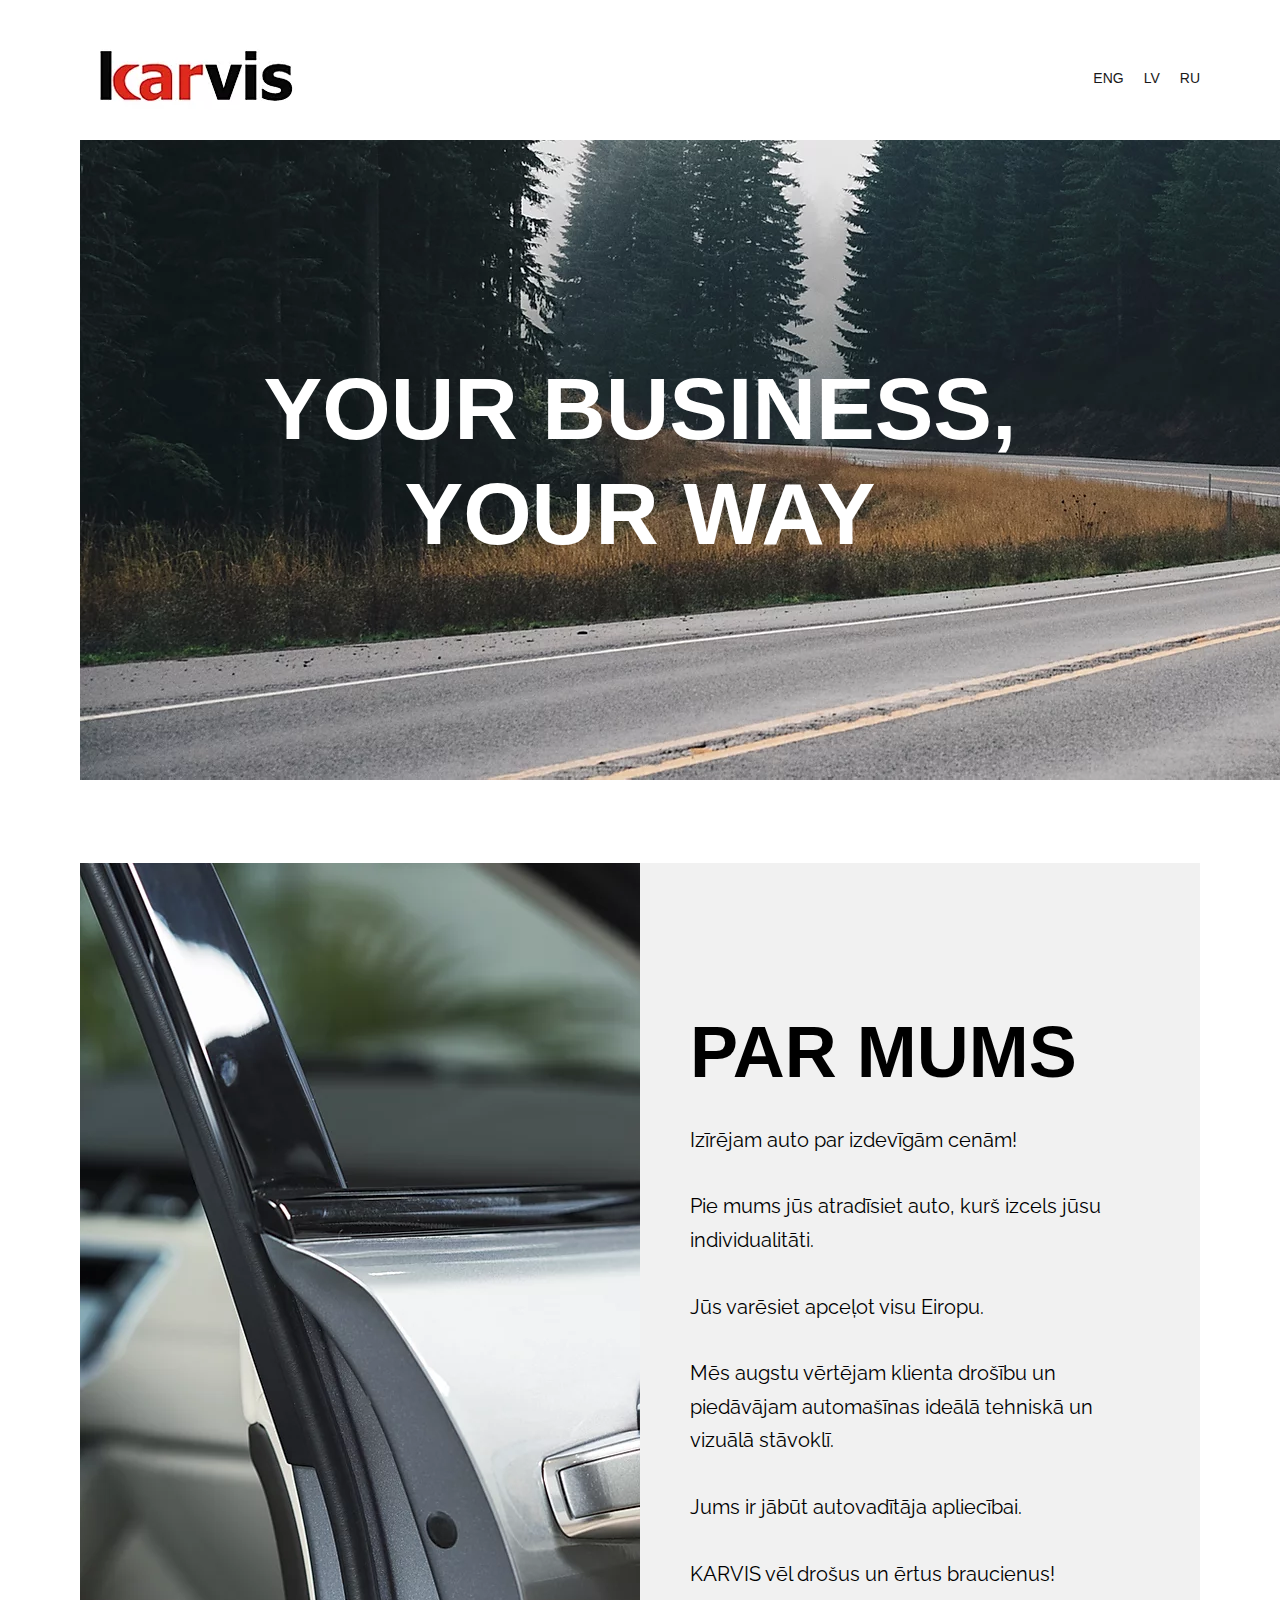
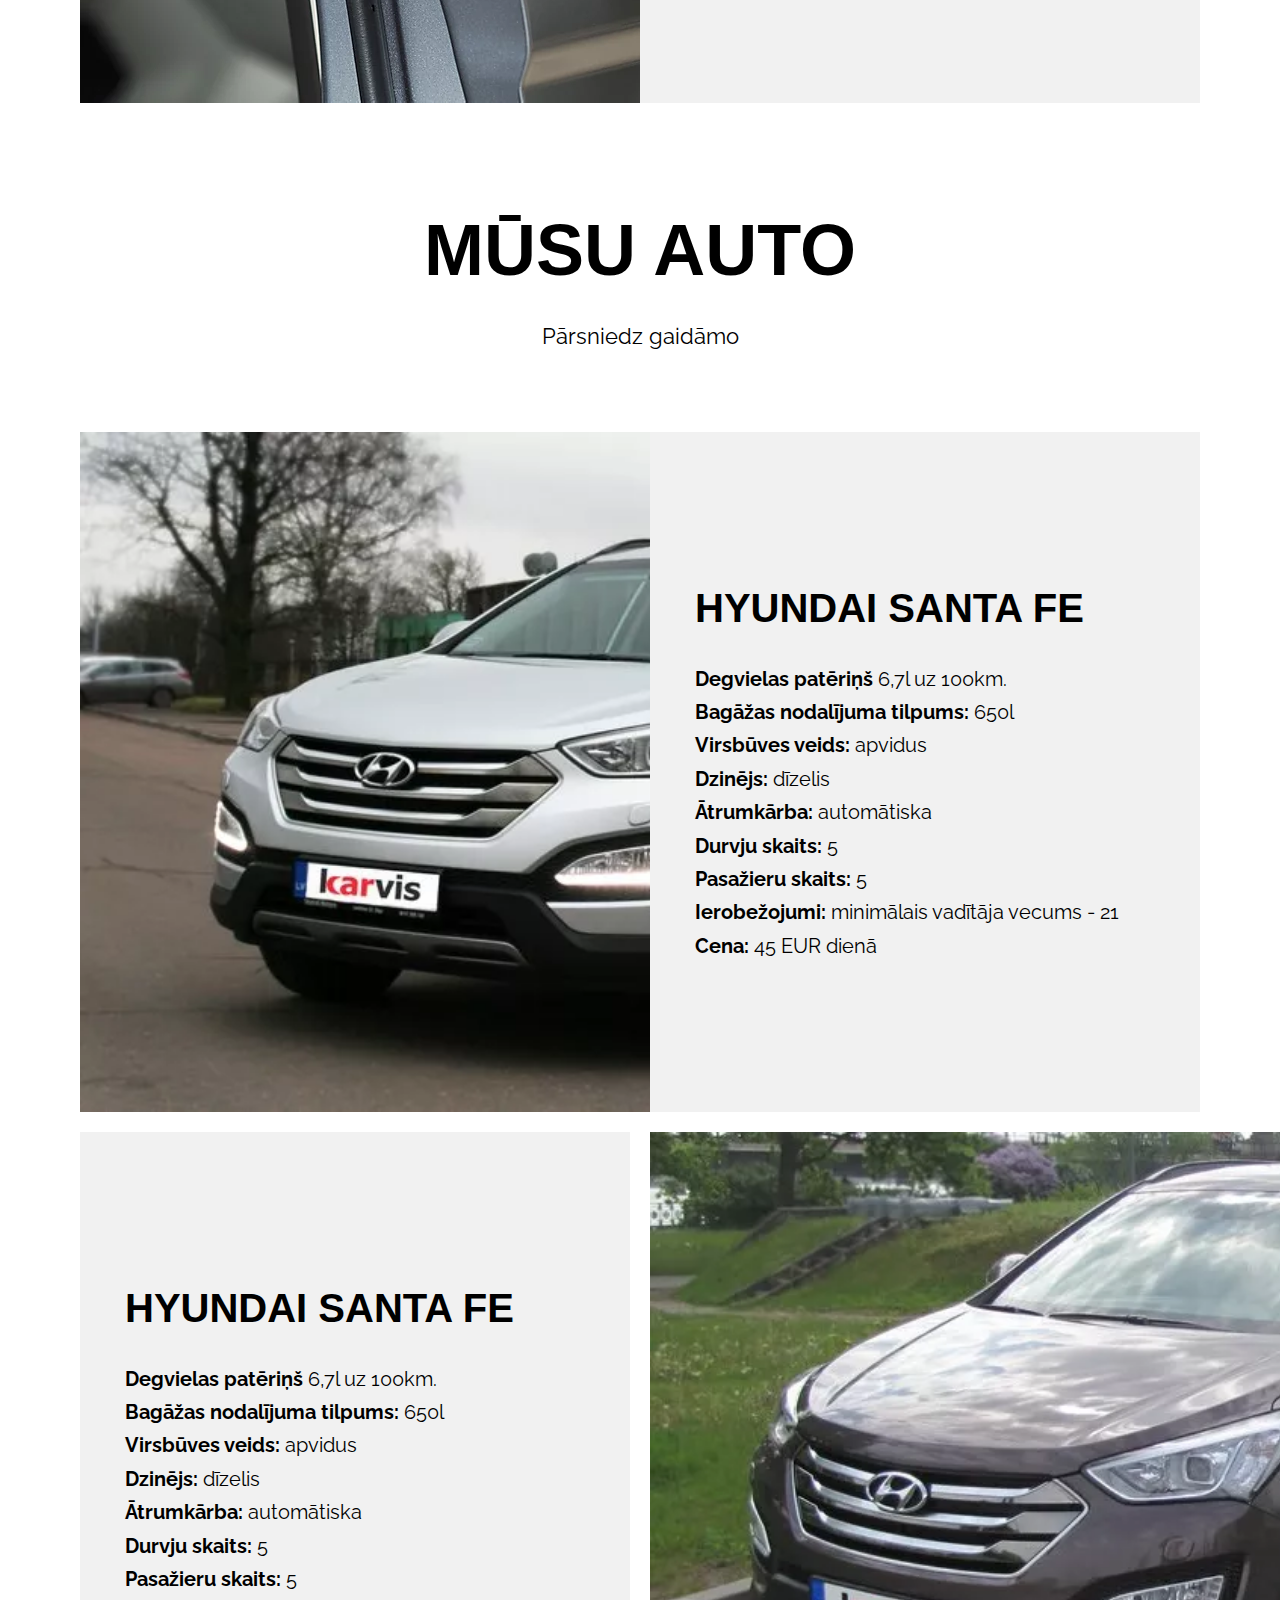
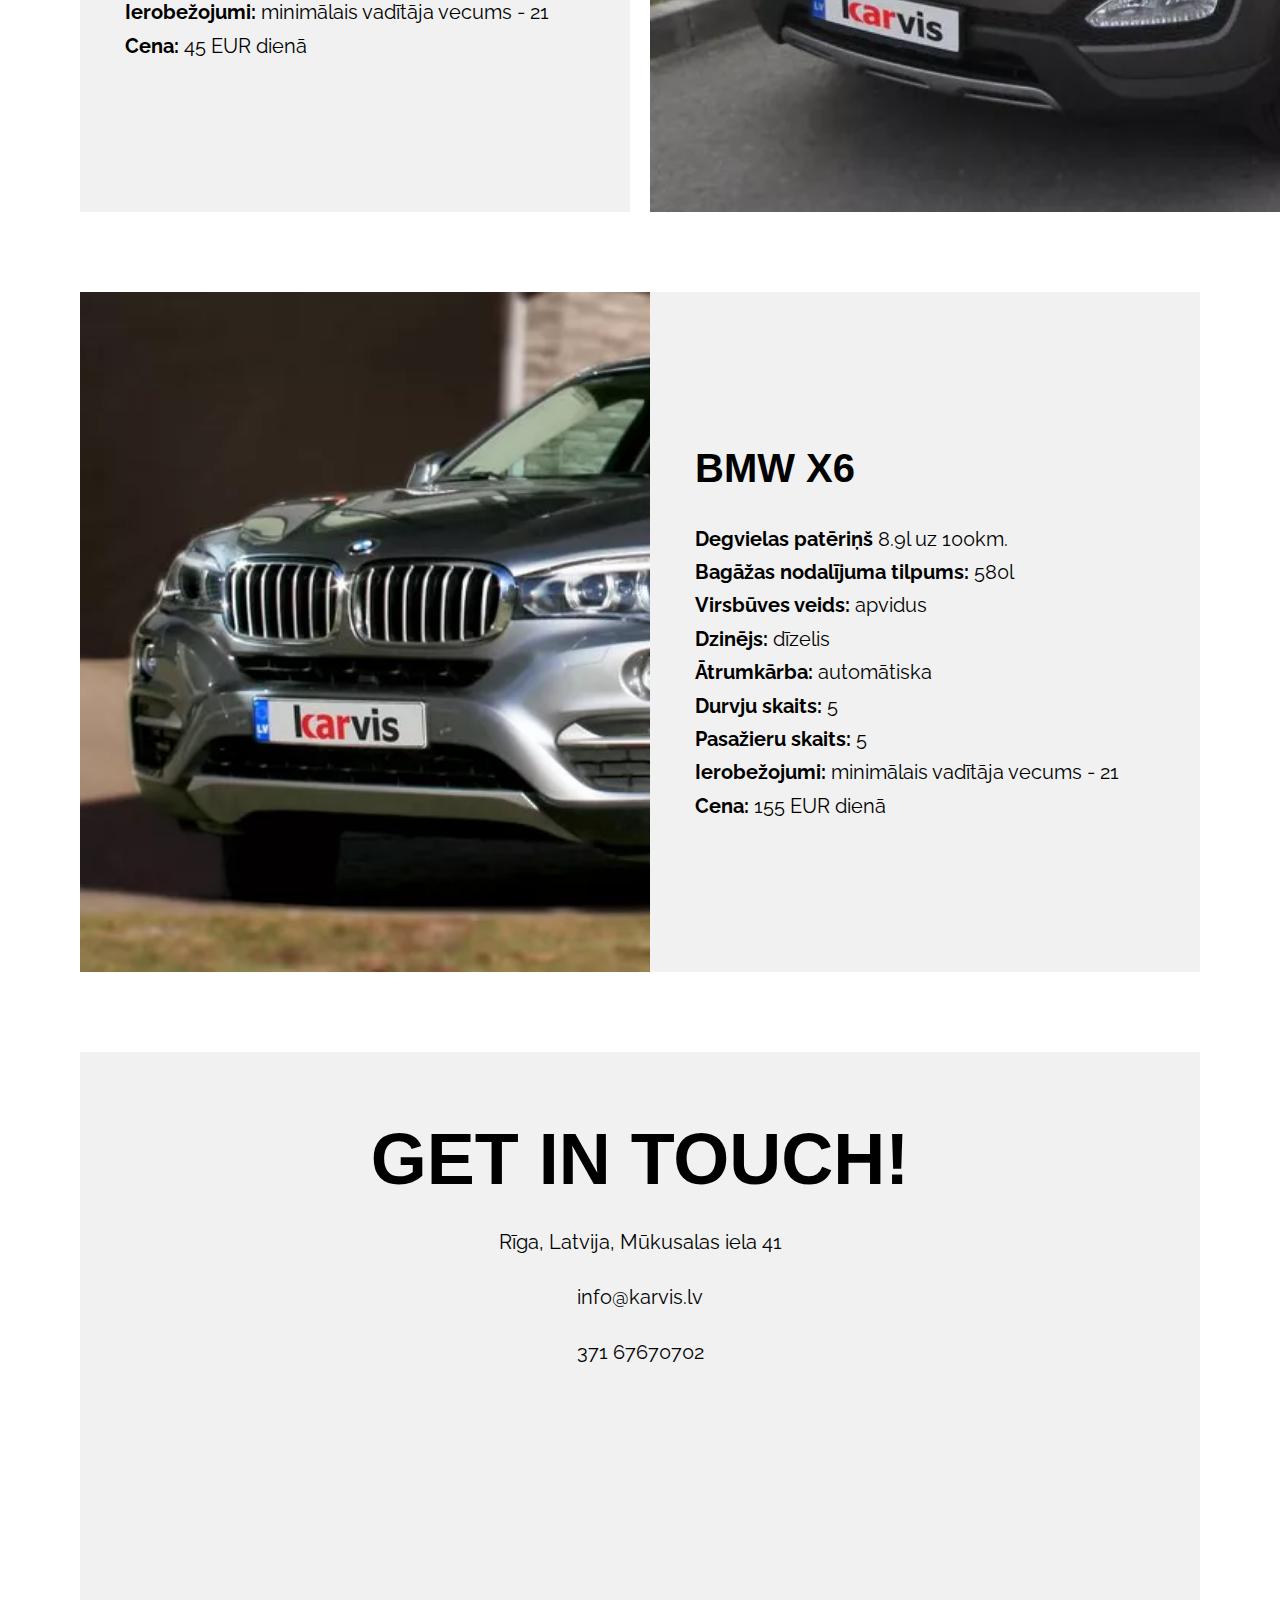
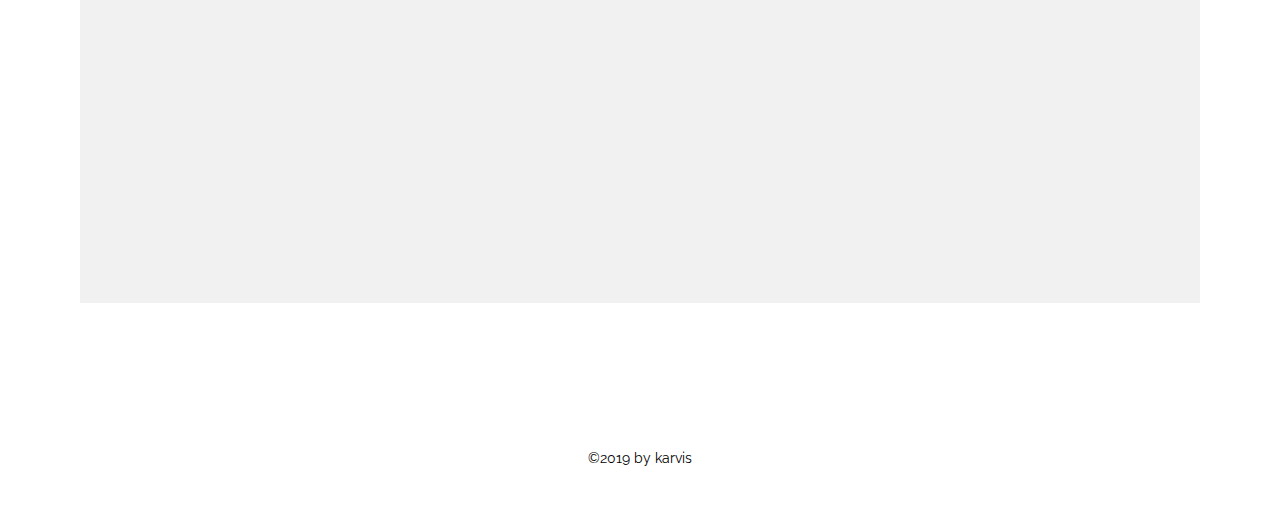
==== home-copy.html @ 14c6c7ff "add site update" ====
<!DOCTYPE html>
<html lang="en">
<head>
  <meta charset="UTF-8">
  <meta name="viewport" content="width=980, user-scalable=yes">
  <title>LV | BUSINESS NAME</title>
  <link rel="stylesheet" href="css/normalize.css">
  <link rel="stylesheet" href="css/style.css">
</head>
<body>
  <header class="page-header">
    <div class="container">
      <div class="page-header__grid">
        <a class="logo__wrapper">
          <img class="logo" src="img/logo.webp" alt="">
        </a>
        <ul class="interpreter">
          <li class="interpreter__item">
            <a href="index.html">ENG</a>
          </li>
          <li class="interpreter__item">
            <a href="home-copy.html">LV</a>
          </li>
          <li class="interpreter__item">
            <a href="karvis-lv-copy.html">RU</a>
          </li>
        </ul>
      </div>
    </div>
  </header>
  
  <main class="page-main">
    <div class="container">
      
      <div class="promo">
        <img class="promo__picture" src="img/promo.webp" alt="">
        <div class="promo__grid">
          <h1 class="promo__title">YOUR BUSINESS, YOUR WAY</h1>
        </div>
      </div>
      
      <div class="about">
        <div class="about__picture">
          <img src="img/about.webp" alt="">
        </div>
        <div class="about__content">
          <h2>PAR MUMS</h2>
          <p>Izīrējam auto par izdevīgām cenām!</p>
          <p>Pie mums jūs atradīsiet auto, kurš izcels jūsu individualitāti.</p>
          <p>Jūs varēsiet apceļot visu Eiropu.</p>
          <p>Mēs augstu vērtējam klienta drošību un piedāvājam automašīnas ideālā tehniskā un vizuālā stāvoklī.</p>
          <p>Jums ir jābūt autovadītāja apliecībai.</p>
          <p>KARVIS vēl drošus un ērtus braucienus!</p>
        </div>
      </div>
      
      <div class="our-cars">
        <h2 class="section-title">MŪSU AUTO</h2>
        <p class="our-cars__subtitle">Pārsniedz gaidāmo</p>
        <div class="car__wrapper">
          <div class="car">
            <div class="car__picture">
              <img src="img/car-1.webp" alt="">
            </div>
            <div class="car__content">
              <h3>HYUNDAI SANTA FE</h3>
              <p><span>Degvielas patēriņš</span> 6,7l uz 100km.</p>
              <p><span>Bagāžas nodalījuma tilpums:</span> 650l</p>
              <p><span>Virsbūves veids:</span> аpvidus </p>
              <p><span>Dzinējs:</span> dīzelis </p>
              <p><span>Ātrumkārba:</span> automātiska </p>
              <p><span>Durvju skaits:</span> 5</p>
              <p><span>Pasažieru skaits:</span> 5</p>
              <p><span>Ierobežojumi:</span> minimālais vadītāja vecums - 21</p>
              <p><span>Cena:</span> 45 EUR dienā</p>
            </div>
          </div>
          <div class="car">
            <div class="car__content">
              <h3>HYUNDAI SANTA FE</h3>
              <p><span>Degvielas patēriņš</span> 6,7l uz 100km.</p>
              <p><span>Bagāžas nodalījuma tilpums:</span> 650l</p>
              <p><span>Virsbūves veids:</span> аpvidus </p>
              <p><span>Dzinējs:</span> dīzelis </p>
              <p><span>Ātrumkārba:</span> automātiska </p>
              <p><span>Durvju skaits:</span> 5</p>
              <p><span>Pasažieru skaits:</span> 5</p>
              <p><span>Ierobežojumi:</span> minimālais vadītāja vecums - 21</p>
              <p><span>Cena:</span> 45 EUR dienā</p>
            </div>
            <div class="car__picture">
              <img src="img/car-2.webp" alt="">
            </div>
          </div>
          <div class="car">
            <div class="car__picture">
              <img src="img/car-3.webp" alt="">
            </div>
            <div class="car__content">
              <h3>BMW X6</h3>
              <p><span>Degvielas patēriņš</span> 8.9l uz 100km.</p>
              <p><span>Bagāžas nodalījuma tilpums:</span> 580l</p>
              <p><span>Virsbūves veids:</span> аpvidus </p>
              <p><span>Dzinējs:</span> dīzelis </p>
              <p><span>Ātrumkārba:</span> automātiska </p>
              <p><span>Durvju skaits:</span> 5</p>
              <p><span>Pasažieru skaits:</span> 5</p>
              <p><span>Ierobežojumi:</span> minimālais vadītāja vecums - 21</p>
              <p><span>Cena:</span> 155 EUR dienā</p>
            </div>
          </div>
        </div>
      </div>
  
      <div class="contact">
        <h2 class="section-title">GET IN TOUCH!</h2>
        <p>Rīga, Latvija, Mūkusalas iela 41</p>
        <p><a href="mailto:info@karvis.lv">info@karvis.lv</a></p>
        <p><a href="tel:37167670702">371 67670702</a></p>
        <div id="map" class="map">
          <iframe src="https://www.google.com/maps/embed?pb=!1m18!1m12!1m3!1d2176.7629843011805!2d24.10053575138069!3d56.93572818079244!2m3!1f0!2f0!3f0!3m2!1i1024!2i768!4f13.1!3m3!1m2!1s0x46eed02c4ad3a5c1%3A0xd01c32ee76d001ad!2zTcWra3VzYWxhcyBpZWxhIDQxLCBaZW1nYWxlcyBwcmlla8WhcGlsc8STdGEsIFLEq2dhLCBMVi0xMDA0LCDQm9Cw0YLQstC40Y8!5e0!3m2!1sru!2sby!4v1588543970010!5m2!1sru!2sby" width="100%" height="475" frameborder="0" style="border:0;" allowfullscreen="" aria-hidden="false" tabindex="0"></iframe>
        </div>
      </div>
      
    </div>
  </main>
  <footer class="page-footer">
    <p>©2019 by karvis</p>
  </footer>
</body>
</html>
---- css/style.css ----
@import url("https://fonts.googleapis.com/css2?family=Raleway:wght@400;700&display=swap");
@font-face{
  font-family:"Avenir-LT-W01_85-Heavy1475544";
  src:url("http://static.parastorage.com/services/third-party/fonts/user-site-fonts/fonts/6af9989e-235b-4c75-8c08-a83bdaef3f66.eot?#iefix");
  src:url("http://static.parastorage.com/services/third-party/fonts/user-site-fonts/fonts/6af9989e-235b-4c75-8c08-a83bdaef3f66.eot?#iefix") format("eot"),
      url("http://static.parastorage.com/services/third-party/fonts/user-site-fonts/fonts/d513e15e-8f35-4129-ad05-481815e52625.woff2") format("woff2"),
      url("http://static.parastorage.com/services/third-party/fonts/user-site-fonts/fonts/61bd362e-7162-46bd-b67e-28f366c4afbe.woff") format("woff"),
      url("http://static.parastorage.com/services/third-party/fonts/user-site-fonts/fonts/ccd17c6b-e7ed-4b73-b0d2-76712a4ef46b.ttf") format("truetype"),
      url("http://static.parastorage.com/services/third-party/fonts/user-site-fonts/fonts/20577853-40a7-4ada-a3fb-dd6e9392f401.svg#20577853-40a7-4ada-a3fb-dd6e9392f401") format("svg");
}

body {
  font-size: 10px;
  font-family: Arial, Helvetica, sans-serif;
}

.container {
  min-width: 980px;
  margin: 0 auto;
}

.page-header {
  position: fixed;
  left: 0;
  top: 0;
  z-index: 20;
  width: 100%;
  min-width: 860px;
  padding-top: 30px;
  padding-bottom: 30px;
  background-color: #ffffff;
}
.page-header > .container {
  width: calc(100% - 120px);
}
.page-header__grid {
  display: flex;
  justify-content: space-between;
}

.logo {
  display: block;
  margin-top: 15px;
  margin-left: 20px;
}

.interpreter {
  display: flex;
  margin-top: 33px;
  margin-bottom: 17px;
  margin-right: 10px;
  padding: 0;
  list-style: none;
  font-size: 14px;
  line-height: 1.79em;
}
.interpreter__item {
  line-height: 30px;
  padding: 0 10px;
  color: #191919;
}
.interpreter__item > a {
  color: inherit;
  text-decoration: none;
  text-transform: uppercase;
}

.page-main {
  margin-top: 140px;
}
.page-main > .container {
  width: calc(100% - 160px);
  display: flex;
  flex-direction: column;
}

.promo {
  position: relative;
  margin-bottom: 40px;
}
.promo__grid {
  position: absolute;
  left: 0;
  top: 0;
  right: 0;
  bottom: 0;
  display: flex;
  justify-content: center;
  align-items: center;
}
.promo__title {
  color: #ffffff;
  max-width: 820px;
  font-size: 88px;
  text-transform: uppercase;
  text-align: center;
  line-height: 1.2em;
  margin: 0;
  font-family: "Avenir-LT-W01_85-Heavy1475544", sans-serif;
}

.about {
  display: flex;
  margin-top: 40px;
  margin-bottom: 40px;
}
.about__picture {
  width: 50%;
  min-width: 490px;
  min-height: 840px;
}
.about__picture img {
  display: block;
}
.about__content {
  display: flex;
  flex-direction: column;
  align-items: center;
  width: 50%;
  min-width: 490px;
  min-height: 840px;
  background-color: #f1f1f1;
}
.about__content > h2 {
  width: 460px;
  font-family: "Avenir-LT-W01_85-Heavy1475544", sans-serif;
  margin-top: 144px;
  margin-bottom: 27px;
  font-size: 72px;
  line-height: 1.25em;
  text-transform: uppercase;
  color: #000000;
}
.about__content > p {
  margin-top: 0;
  margin-bottom: 1.67em;
  font-family: "Raleway", sans-serif;
  width: 460px;
  line-height: 1.67em;
  font-size: 20px;
}

.section-title {
  text-align: center;
  margin-bottom: 26px;
  margin-top: 62px;
  text-transform: uppercase;
  font-family: "Avenir-LT-W01_85-Heavy1475544", sans-serif;
  font-size: 72px;
  line-height: 1.25em;
}

.our-cars__subtitle {
  font-family: "Raleway", sans-serif;
  margin-top: 0;
  margin-bottom: 10px;
  text-align: center;
  font-size: 22px;
  line-height: 1.41;
}

.car {
  display: flex;
  margin-bottom: 20px;
}
.car:nth-child(2) {
  margin-bottom: 40px;
}
.car:last-child {
  margin-bottom: 40px;
  margin-top: 40px;
}
.car > div:last-child {
  margin-left: 20px;
}
.car__wrapper {
  margin-top: 80px;
  display: flex;
  flex-direction: column;
}
.car__content {
  display: flex;
  flex-direction: column;
  align-items: center;
  width: calc(50% - 10px);
  min-width: 480px;
  background-color: #f1f1f1;
}
.car__content > h3 {
  font-family: "Avenir-LT-W01_85-Heavy1475544", sans-serif;
  width: 460px;
  font-size: 40px;
  line-height: 1.35em;
  color: #000000;
  margin: 149px 0 28px 0;
}
.car__content > p {
  width: 460px;
  margin: 0;
  font-size: 20px;
  line-height: 1.67em;
  color: #000000;
  font-family: "Raleway", sans-serif;
}
.car__content span {
  font-weight: 700;
}
.car__picture {
  width: calc(50% - 10px);
  min-width: 480px;
}
.car__picture > img {
  width: 862px;
  height: 680px;
  object-position: 32% 0;
  object-fit: cover;
  display: block;
}

.contact {
  background-color: #f1f1f1;
  margin-top: 40px;
  margin-bottom: 60px;
}
.contact > .section-title {
  margin-bottom: 22px;
}
.contact > p {
  text-align: center;
  margin-top: 0;
  margin-bottom: 22px;
  font-size: 20px;
  line-height: 1.67em;
  color: #000000;
  font-family: "Raleway", sans-serif;
}
.contact > p:last-of-type {
  margin-bottom: 58px;
}
.contact a {
  color: inherit;
  text-decoration: none;
}

.map {
  height: 475px;
  min-width: 820px;
}

.page-footer {
  text-align: center;
  background-color: #ffffff;
  border-top: 1px solid rgba(255, 255, 255, 0.15);
}
.page-footer > p {
  margin-top: 82px;
  margin-bottom: 34px;
  font-size: 14px;
  line-height: 1.79em;
  font-family: "Raleway", sans-serif;
}
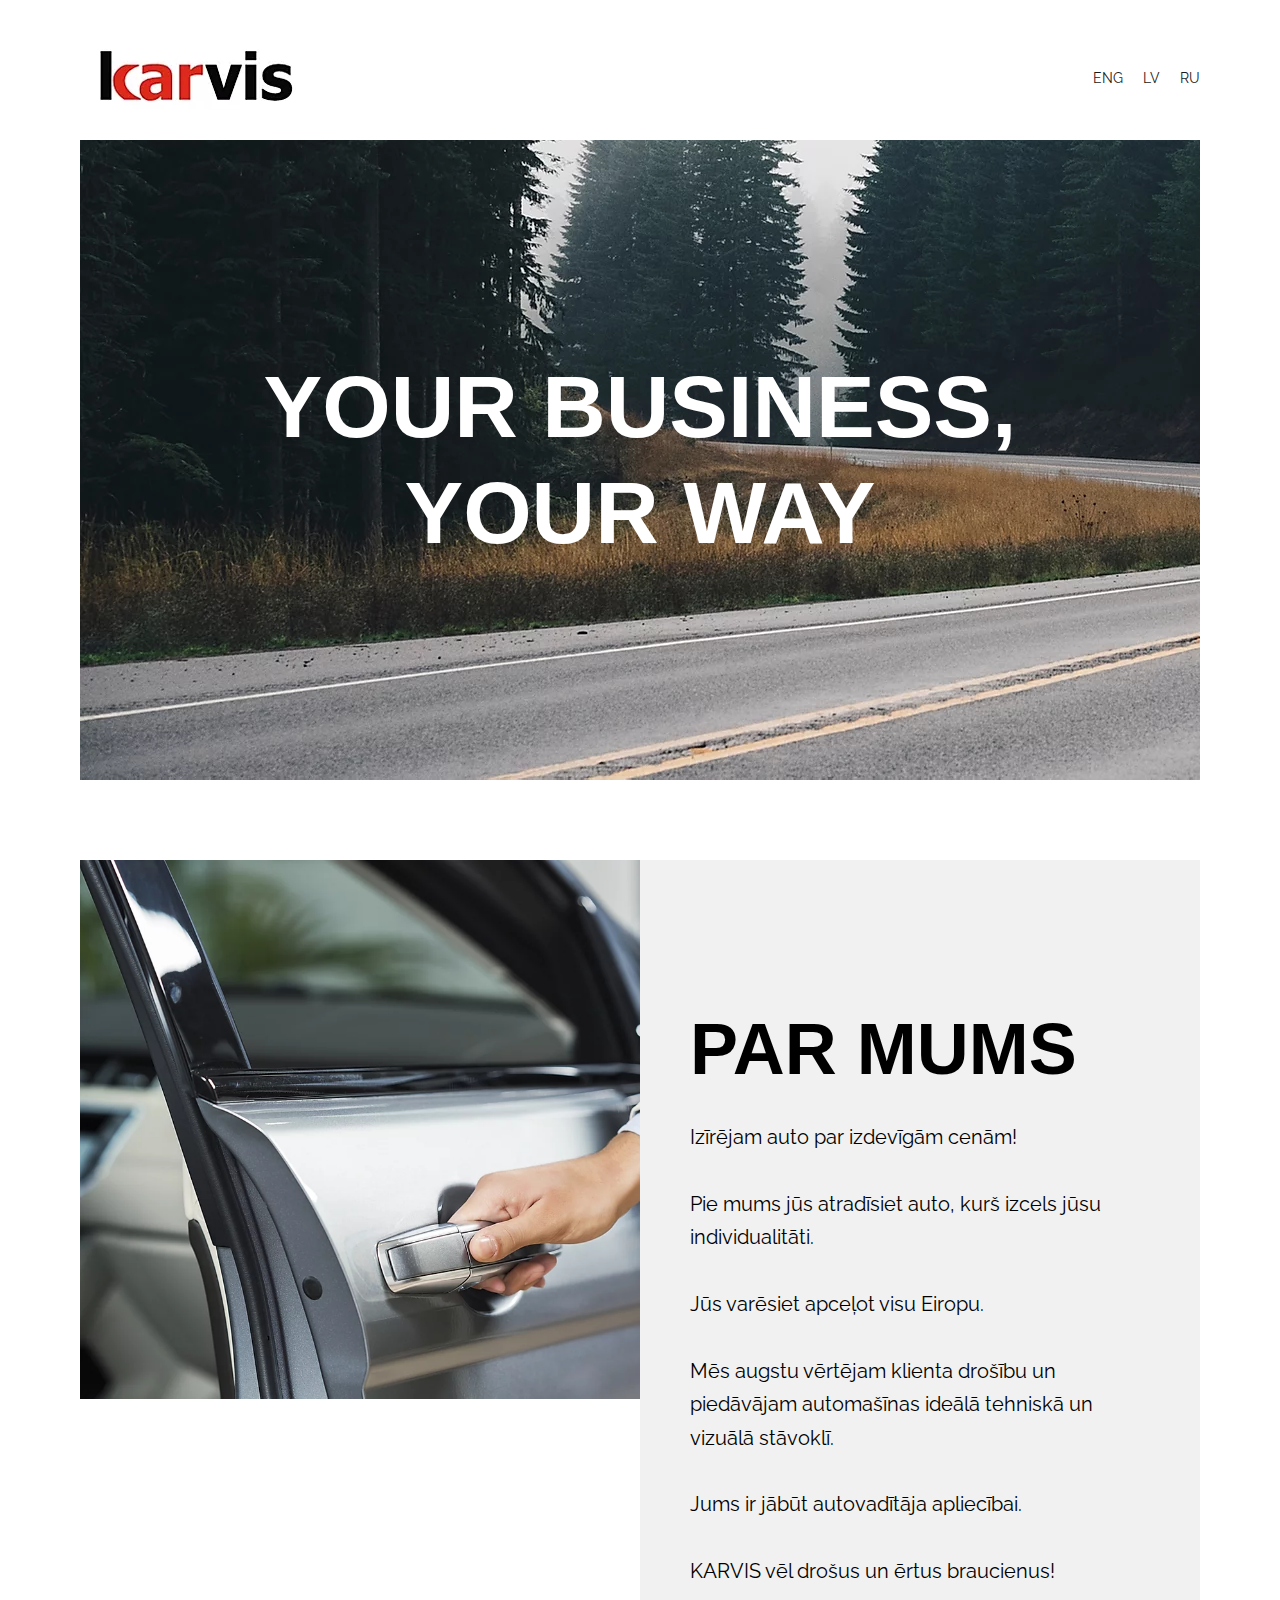
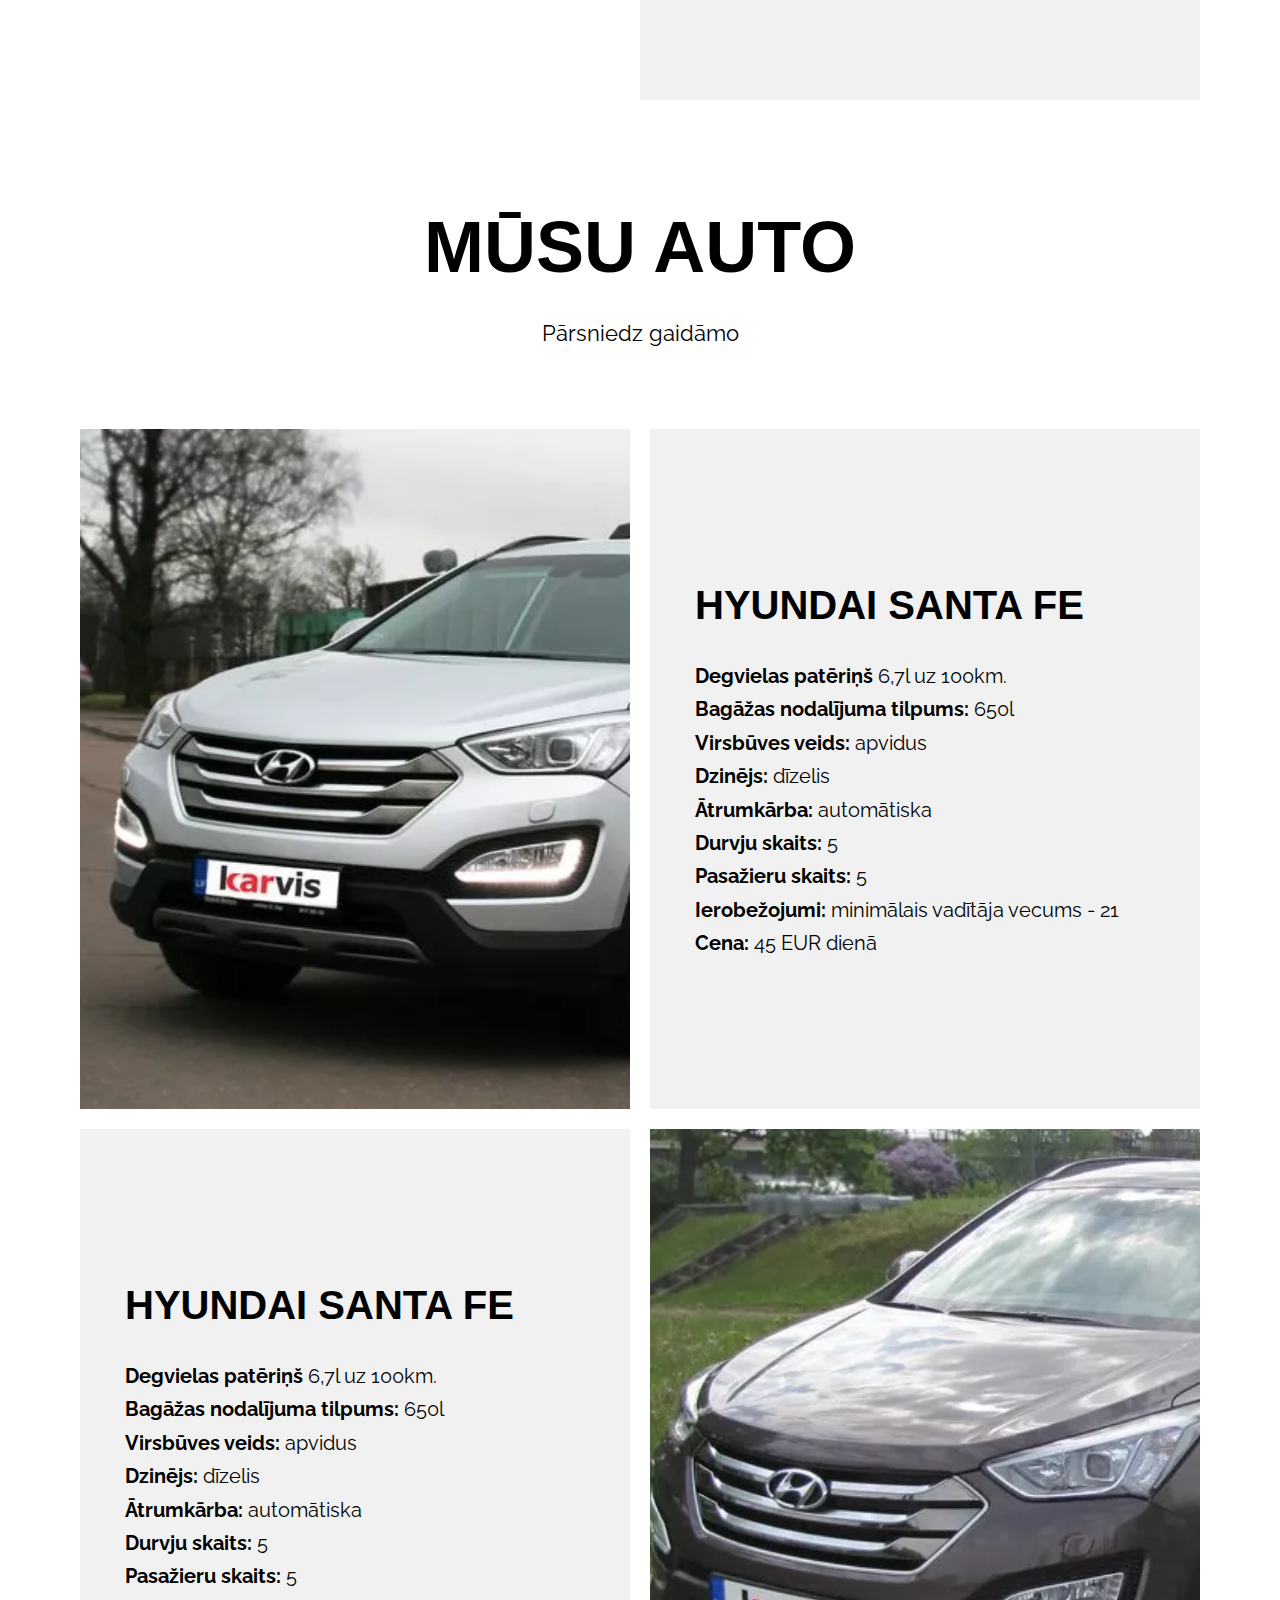
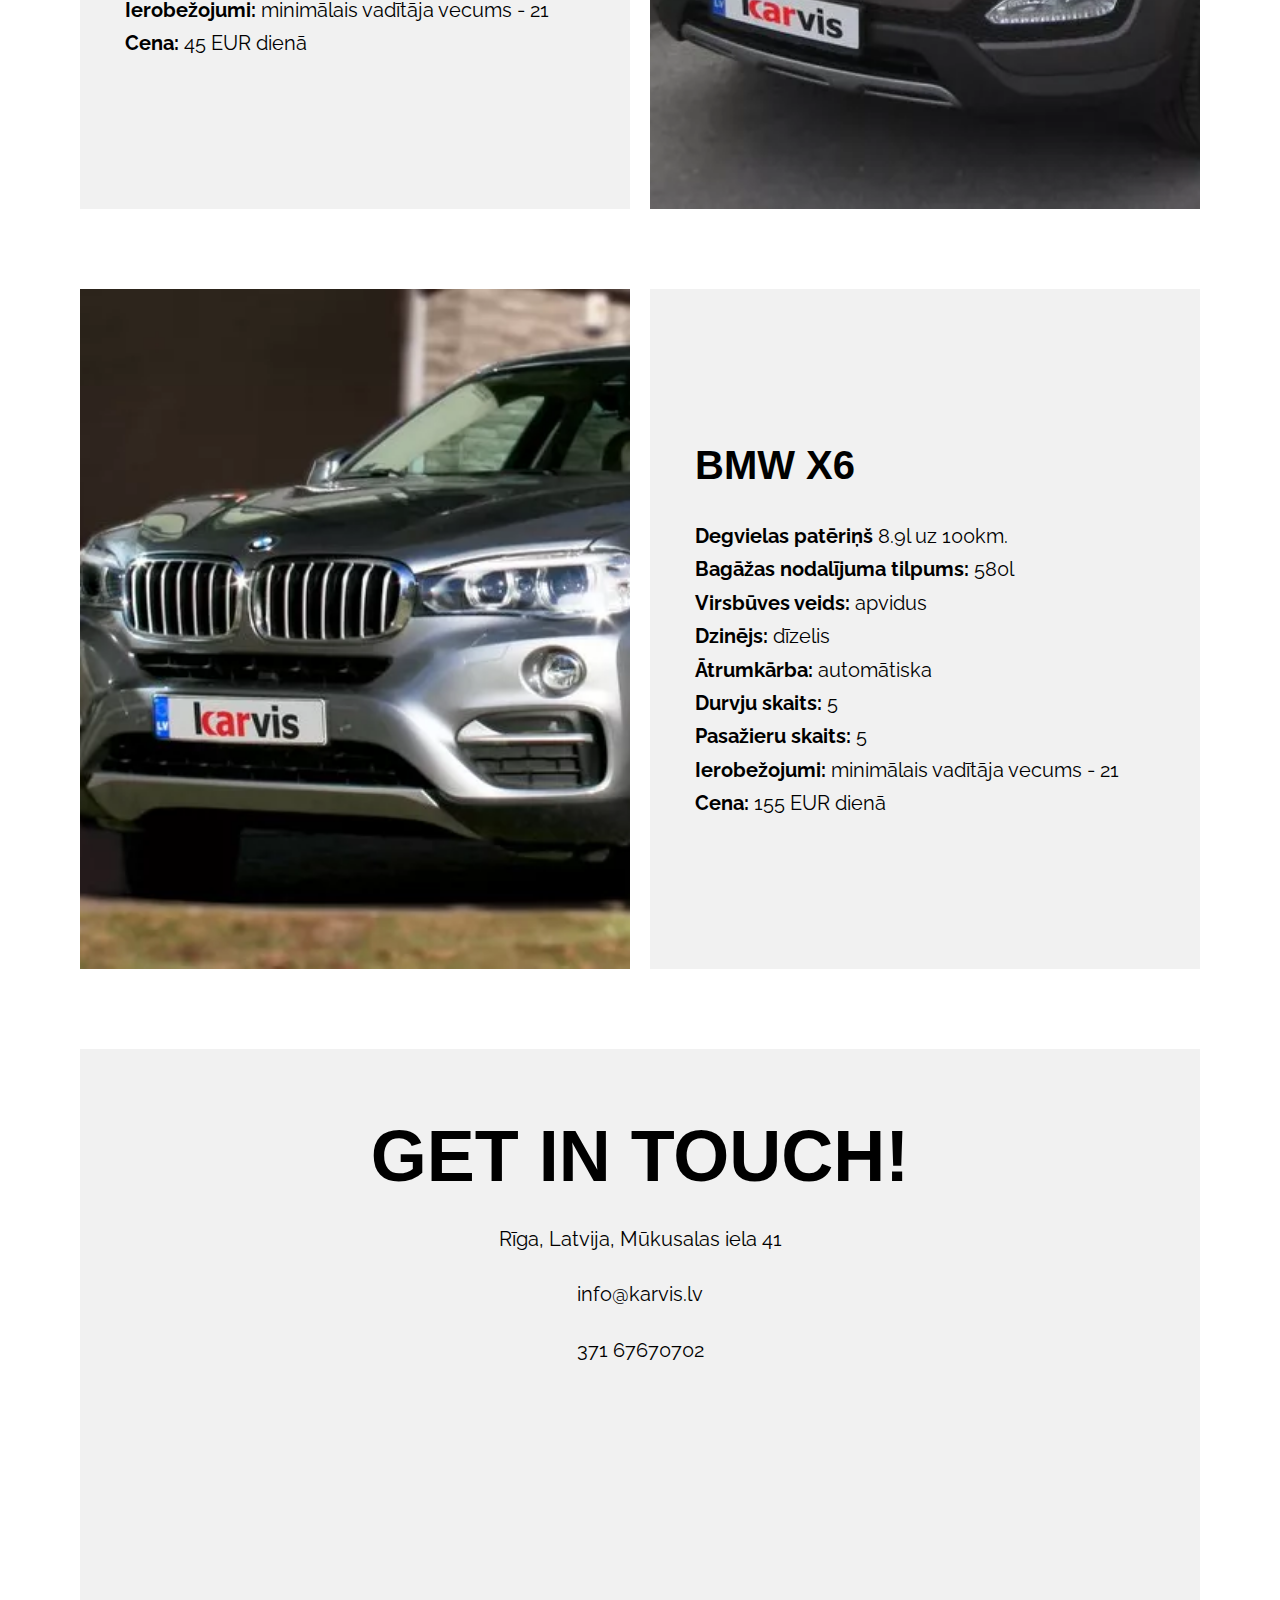
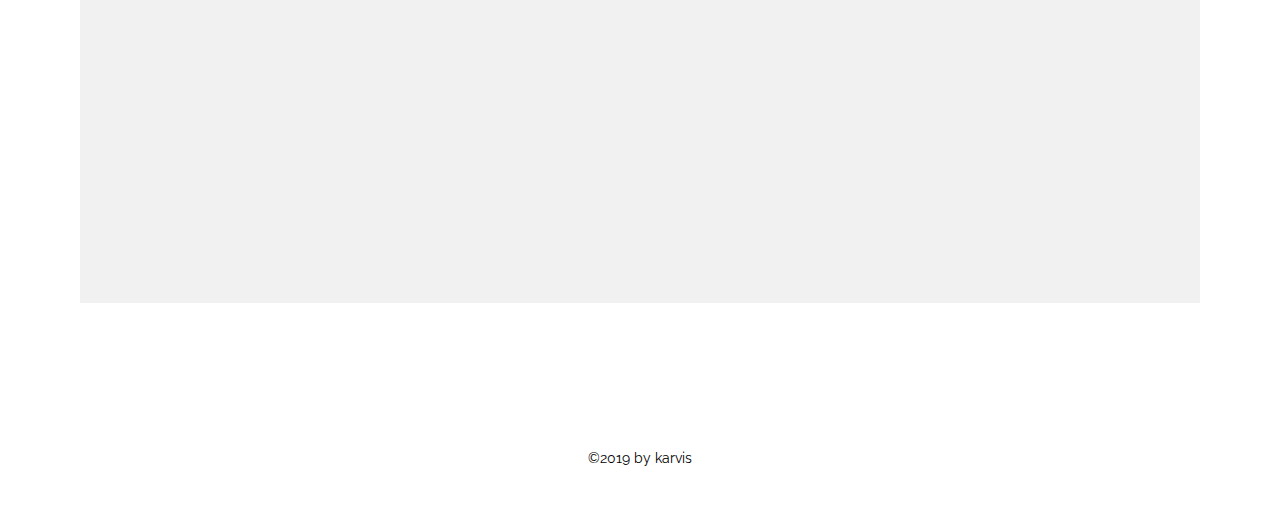
==== commit 42da3771: "update web site" ====
--- a/home-copy.html
+++ b/home-copy.html
@@ -2,7 +2,7 @@
 <html lang="en">
 <head>
   <meta charset="UTF-8">
-  <meta name="viewport" content="width=980, user-scalable=yes">
+  <meta name="viewport" content="width=device-width,initial-scale=1">
   <title>LV | BUSINESS NAME</title>
   <link rel="stylesheet" href="css/normalize.css">
   <link rel="stylesheet" href="css/style.css">
@@ -14,17 +14,26 @@
         <a class="logo__wrapper">
           <img class="logo" src="img/logo.webp" alt="">
         </a>
-        <ul class="interpreter">
-          <li class="interpreter__item">
-            <a href="index.html">ENG</a>
-          </li>
-          <li class="interpreter__item">
-            <a href="home-copy.html">LV</a>
-          </li>
-          <li class="interpreter__item">
-            <a href="karvis-lv-copy.html">RU</a>
-          </li>
-        </ul>
+        <button id="open-menu" class="menu-trigger" type="button">
+          <div class="menu-trigger__inner">
+            <span class="menu-trigger__line"></span>
+            <span class="menu-trigger__line"></span>
+            <span class="menu-trigger__line"></span>
+          </div>
+        </button>
+        <div id="interpreter-wrapper" class="interpreter__wrapper">
+          <ul class="interpreter">
+            <li class="interpreter__item">
+              <a href="index.html">ENG</a>
+            </li>
+            <li class="interpreter__item">
+              <a href="home-copy.html">LV</a>
+            </li>
+            <li class="interpreter__item">
+              <a href="karvis-lv-copy.html">RU</a>
+            </li>
+          </ul>
+        </div>
       </div>
     </div>
   </header>
@@ -33,7 +42,12 @@
     <div class="container">
       
       <div class="promo">
-        <img class="promo__picture" src="img/promo.webp" alt="">
+        <div class="promo__picture">
+          <picture>
+            <source media="(max-width: 767px)" srcset="img/promo-mob.webp">
+            <img src="img/promo.webp" alt="">
+          </picture>
+        </div>
         <div class="promo__grid">
           <h1 class="promo__title">YOUR BUSINESS, YOUR WAY</h1>
         </div>
@@ -41,7 +55,10 @@
       
       <div class="about">
         <div class="about__picture">
-          <img src="img/about.webp" alt="">
+          <picture>
+            <source media="(max-width: 767px)" srcset="img/about-mob.webp">
+            <img src="img/about.webp" alt="">
+          </picture>
         </div>
         <div class="about__content">
           <h2>PAR MUMS</h2>
@@ -60,7 +77,10 @@
         <div class="car__wrapper">
           <div class="car">
             <div class="car__picture">
-              <img src="img/car-1.webp" alt="">
+              <picture>
+                <source media="(max-width: 767px)" srcset="img/car-1-mob.webp">
+                <img src="img/car-1.webp" alt="">
+              </picture>
             </div>
             <div class="car__content">
               <h3>HYUNDAI SANTA FE</h3>
@@ -89,12 +109,18 @@
               <p><span>Cena:</span> 45 EUR dienā</p>
             </div>
             <div class="car__picture">
-              <img src="img/car-2.webp" alt="">
+              <picture>
+                <source media="(max-width: 767px)" srcset="img/car-2-mob.webp">
+                <img src="img/car-2.webp" alt="">
+              </picture>
             </div>
           </div>
           <div class="car">
             <div class="car__picture">
-              <img src="img/car-3.webp" alt="">
+              <picture>
+                <source media="(max-width: 767px)" srcset="img/car-3-mob.webp">
+                <img src="img/car-3.webp" alt="">
+              </picture>
             </div>
             <div class="car__content">
               <h3>BMW X6</h3>
@@ -127,5 +153,7 @@
   <footer class="page-footer">
     <p>©2019 by karvis</p>
   </footer>
+
+  <script src="js/scripts.js"></script>
 </body>
 </html>--- a/css/style.css
+++ b/css/style.css
@@ -3,15 +3,20 @@
   font-family:"Avenir-LT-W01_85-Heavy1475544";
   src:url("http://static.parastorage.com/services/third-party/fonts/user-site-fonts/fonts/6af9989e-235b-4c75-8c08-a83bdaef3f66.eot?#iefix");
   src:url("http://static.parastorage.com/services/third-party/fonts/user-site-fonts/fonts/6af9989e-235b-4c75-8c08-a83bdaef3f66.eot?#iefix") format("eot"),
-      url("http://static.parastorage.com/services/third-party/fonts/user-site-fonts/fonts/d513e15e-8f35-4129-ad05-481815e52625.woff2") format("woff2"),
-      url("http://static.parastorage.com/services/third-party/fonts/user-site-fonts/fonts/61bd362e-7162-46bd-b67e-28f366c4afbe.woff") format("woff"),
-      url("http://static.parastorage.com/services/third-party/fonts/user-site-fonts/fonts/ccd17c6b-e7ed-4b73-b0d2-76712a4ef46b.ttf") format("truetype"),
-      url("http://static.parastorage.com/services/third-party/fonts/user-site-fonts/fonts/20577853-40a7-4ada-a3fb-dd6e9392f401.svg#20577853-40a7-4ada-a3fb-dd6e9392f401") format("svg");
+  url("http://static.parastorage.com/services/third-party/fonts/user-site-fonts/fonts/d513e15e-8f35-4129-ad05-481815e52625.woff2") format("woff2"),
+  url("http://static.parastorage.com/services/third-party/fonts/user-site-fonts/fonts/61bd362e-7162-46bd-b67e-28f366c4afbe.woff") format("woff"),
+  url("http://static.parastorage.com/services/third-party/fonts/user-site-fonts/fonts/ccd17c6b-e7ed-4b73-b0d2-76712a4ef46b.ttf") format("truetype"),
+  url("http://static.parastorage.com/services/third-party/fonts/user-site-fonts/fonts/20577853-40a7-4ada-a3fb-dd6e9392f401.svg#20577853-40a7-4ada-a3fb-dd6e9392f401") format("svg");
 }
 
 body {
   font-size: 10px;
   font-family: Arial, Helvetica, sans-serif;
+}
+
+img {
+  max-width: 100%;
+  height: auto;
 }
 
 .container {
@@ -34,7 +39,11 @@
   width: calc(100% - 120px);
 }
 .page-header__grid {
-  display: flex;
+  display: -webkit-box;
+  display: -ms-flexbox;
+  display: flex;
+  -webkit-box-pack: justify;
+  -ms-flex-pack: justify;
   justify-content: space-between;
 }
 
@@ -44,7 +53,13 @@
   margin-left: 20px;
 }
 
+.menu-trigger {
+  display: none;
+}
+
 .interpreter {
+  display: -webkit-box;
+  display: -ms-flexbox;
   display: flex;
   margin-top: 33px;
   margin-bottom: 17px;
@@ -63,6 +78,7 @@
   color: inherit;
   text-decoration: none;
   text-transform: uppercase;
+  font-family: "Raleway", sans-serif;
 }
 
 .page-main {
@@ -70,7 +86,12 @@
 }
 .page-main > .container {
   width: calc(100% - 160px);
-  display: flex;
+  display: -webkit-box;
+  display: -ms-flexbox;
+  display: flex;
+  -webkit-box-orient: vertical;
+  -webkit-box-direction: normal;
+  -ms-flex-direction: column;
   flex-direction: column;
 }
 
@@ -84,9 +105,25 @@
   top: 0;
   right: 0;
   bottom: 0;
-  display: flex;
+  display: -webkit-box;
+  display: -ms-flexbox;
+  display: flex;
+  -webkit-box-pack: center;
+  -ms-flex-pack: center;
   justify-content: center;
+  -webkit-box-align: center;
+  -ms-flex-align: center;
   align-items: center;
+}
+.promo__picture {
+  min-height: 640px;
+}
+.promo__picture img {
+  display: block;
+  width: 100%;
+  height: 640px;
+  object-position: 0 100%;
+  object-fit: cover;
 }
 .promo__title {
   color: #ffffff;
@@ -100,6 +137,8 @@
 }
 
 .about {
+  display: -webkit-box;
+  display: -ms-flexbox;
   display: flex;
   margin-top: 40px;
   margin-bottom: 40px;
@@ -109,12 +148,23 @@
   min-width: 490px;
   min-height: 840px;
 }
-.about__picture img {
+.about__picture > img {
   display: block;
+  width: 872px;
+  height: 840px;
+  object-position: 50% 50%;
+  object-fit: cover;
 }
 .about__content {
-  display: flex;
+  display: -webkit-box;
+  display: -ms-flexbox;
+  display: flex;
+  -webkit-box-orient: vertical;
+  -webkit-box-direction: normal;
+  -ms-flex-direction: column;
   flex-direction: column;
+  -webkit-box-align: center;
+  -ms-flex-align: center;
   align-items: center;
   width: 50%;
   min-width: 490px;
@@ -160,6 +210,8 @@
 }
 
 .car {
+  display: -webkit-box;
+  display: -ms-flexbox;
   display: flex;
   margin-bottom: 20px;
 }
@@ -175,12 +227,24 @@
 }
 .car__wrapper {
   margin-top: 80px;
-  display: flex;
+  display: -webkit-box;
+  display: -ms-flexbox;
+  display: flex;
+  -webkit-box-orient: vertical;
+  -webkit-box-direction: normal;
+  -ms-flex-direction: column;
   flex-direction: column;
 }
 .car__content {
-  display: flex;
+  display: -webkit-box;
+  display: -ms-flexbox;
+  display: flex;
+  -webkit-box-orient: vertical;
+  -webkit-box-direction: normal;
+  -ms-flex-direction: column;
   flex-direction: column;
+  -webkit-box-align: center;
+  -ms-flex-align: center;
   align-items: center;
   width: calc(50% - 10px);
   min-width: 480px;
@@ -209,10 +273,12 @@
   width: calc(50% - 10px);
   min-width: 480px;
 }
-.car__picture > img {
+.car__picture img {
   width: 862px;
   height: 680px;
+  -o-object-position: 32% 0;
   object-position: 32% 0;
+  -o-object-fit: cover;
   object-fit: cover;
   display: block;
 }
@@ -243,8 +309,10 @@
 }
 
 .map {
+  min-width: 820px;
+}
+.map > iframe {
   height: 475px;
-  min-width: 820px;
 }
 
 .page-footer {
@@ -258,4 +326,288 @@
   font-size: 14px;
   line-height: 1.79em;
   font-family: "Raleway", sans-serif;
+}
+
+@media (min-width: 320px) and (max-width: 767px) {
+  body.overflow {
+    overflow: hidden;
+  }
+  
+  .container {
+    min-width: 0;
+  }
+  
+  .page-header {
+    position: initial;
+    justify-content: center;
+    min-width: 0;
+    padding-top: 0;
+    padding-bottom: 0;
+  }
+  .page-header > .container {
+    width: 100%;
+  }
+  .page-header__grid {
+    position: relative;
+    justify-content: center;
+  }
+  
+  .logo {
+    margin-top: 0;
+    margin-left: 0;
+    width: 71px;
+    height: 20px;
+  }
+  .logo__wrapper {
+    display: inline-block;
+    margin-top: 29px;
+    margin-bottom: 31px;
+  }
+  
+  .menu-trigger {
+    position: absolute;
+    right: 15px;
+    display: flex;
+    justify-content: center;
+    align-items: center;
+    width: 40px;
+    height: 40px;
+    border: 0;
+    padding: 0;
+    background-color: transparent;
+    margin-top: 24px;
+    margin-bottom: 16px;
+  }
+  .menu-trigger__inner {
+    width: 22px;
+    height: 20px;
+    position: relative;
+  }
+  .menu-trigger__line {
+    height: 2px;
+    width: 100%;
+    border-radius: 2px;
+    position: absolute;
+    left: 0;
+    background-color: rgba(0, 0, 0, 1);
+  }
+  .menu-trigger__line:nth-child(2) {
+    top: 0;
+    bottom: 0;
+    margin: auto;
+  }
+  .menu-trigger__line:nth-child(3) {
+    bottom: 0;
+  }
+  .menu-trigger.active {
+    z-index: 40;
+  }
+  .menu-trigger.active .menu-trigger__line:nth-child(1) {
+    transform: translateY(10px) translateY(-50%) rotate(-45deg);
+  }
+  .menu-trigger.active .menu-trigger__line:nth-child(2) {
+    opacity: 0;
+  }
+  .menu-trigger.active .menu-trigger__line:nth-child(3) {
+    transform: translateY(-10px) translateY(50%) rotate(45deg);
+  }
+  
+  .interpreter {
+    margin-right: 0;
+    flex-direction: column;
+    align-items: center;
+    margin-top: 75px;
+  }
+  .interpreter__wrapper {
+    display: none;
+    position: fixed;
+    top: 0;
+    left: 0;
+    z-index: 20;
+    width: 100%;
+    height: 100vh;
+    background-color: #ffffff;
+  }
+  .interpreter__wrapper.open {
+    display: block;
+  }
+  .interpreter__item {
+    min-height: 50px;
+  }
+  .interpreter__item > a {
+    font-size: 20px;
+    line-height: 50px;
+    color: #AABCBF;
+  }
+  
+  .page-main {
+    margin-top: 0;
+  }
+  .page-main > .container {
+    width: 100%;
+  }
+  
+  .promo {
+    margin-bottom: 0;
+    background-color: rgba(0, 0, 0, 1);
+  }
+  .promo__grid {
+    position: initial;
+    justify-content: flex-start;
+    height: 165px;
+    padding-left: 10px;
+  }
+  .promo__picture {
+    min-height: 0;
+  }
+  .promo__picture img {
+    opacity: 0.98;
+    width: 100%;
+    height: 241px;
+    object-position: 100% 0;
+  }
+  .promo__title {
+    text-align: left;
+    line-height: 1.2em;
+    font-size: 32px;
+  }
+  
+  .about {
+    margin-top: 0;
+    margin-bottom: 0;
+    flex-direction: column;
+  }
+  .about__picture,
+  .about__content {
+    width: 100%;
+    min-width: 0;
+    min-height: auto;
+  }
+  .about__picture > img {
+    width: 100%;
+    height: 240px;
+  }
+  .about__content {
+    padding-left: 10px;
+    padding-right: 10px;
+    box-sizing: border-box;
+    align-items: flex-start;
+  }
+  .about__content > h2 {
+    margin-top: 45px;
+    margin-bottom: 12px;
+    min-height: 35px;
+    font-size: 28px;
+    width: auto;
+  }
+  .about__content > p {
+    font-size: 18px;
+    width: calc(100% - 20px);
+  }
+  .about__content > p:last-child {
+    margin-bottom: 22px;
+  }
+  
+  .section-title {
+    min-height: 35px;
+    margin-top: 22px;
+    margin-bottom: 12px;
+    font-size: 28px;
+  }
+  
+  .our-cars__subtitle {
+    min-height: 28px;
+    margin-top: 0;
+    margin-bottom: 45px;
+    font-size: 20px;
+  }
+  
+  .car {
+    position: relative;
+    margin-bottom: 0;
+  }
+  .car:nth-child(2) {
+    margin-bottom: 0;
+  }
+  .car:last-child {
+    margin-bottom: 0;
+    margin-top: 0;
+  }
+  .car__wrapper {
+    margin-top: 0;
+  }
+  .car__picture,
+  .car__content {
+    width: 100%;
+    min-width: 0;
+  }
+  .car > div:last-child {
+    margin-left: 0;
+  }
+  .car__picture img {
+    width: 100%;
+    height: 492px;
+  }
+  .car:last-child .car__picture img {
+    height: 462px;
+  }
+  .car__content {
+    background-color: transparent;
+    position: absolute;
+    left: 0;
+    top: 0;
+    width: 100%;
+    bottom: 0;
+    text-align: center;
+  }
+  .car__content > h3 {
+    width: 240px;
+    min-height: 32px;
+    margin-top: 42px;
+    margin-bottom: 12px;
+    color: #ffffff;
+    font-size: 24px;
+  }
+  .car__content > p {
+    width: 240px;
+    font-size: 18px;
+    color: #FFFFFF;
+  }
+  .car__content > p:last-child {
+    margin-bottom: 44px;
+  }
+  
+  .contact {
+    margin-top: 0;
+    margin-bottom: 26px;
+  }
+  .contact > .section-title {
+    min-height: 35px;
+    margin-top: 45px;
+    margin-bottom: 22px;
+    font-size: 28px;
+  }
+  .contact > p {
+    min-height: 29px;
+    margin-bottom: 21px;
+    font-size: 18px;
+  }
+  .contact > p:last-of-type {
+    margin-bottom: 21px;
+  }
+  
+  .map {
+    min-width: 0;
+    margin: 0 10px 26px;
+  }
+  .map > iframe {
+    height: 220px;
+  }
+  
+  .page-footer > p {
+    margin-top: 37px;
+    margin-bottom: 1px;
+    min-height: 22px;
+    font-size: 12px;
+  }
 }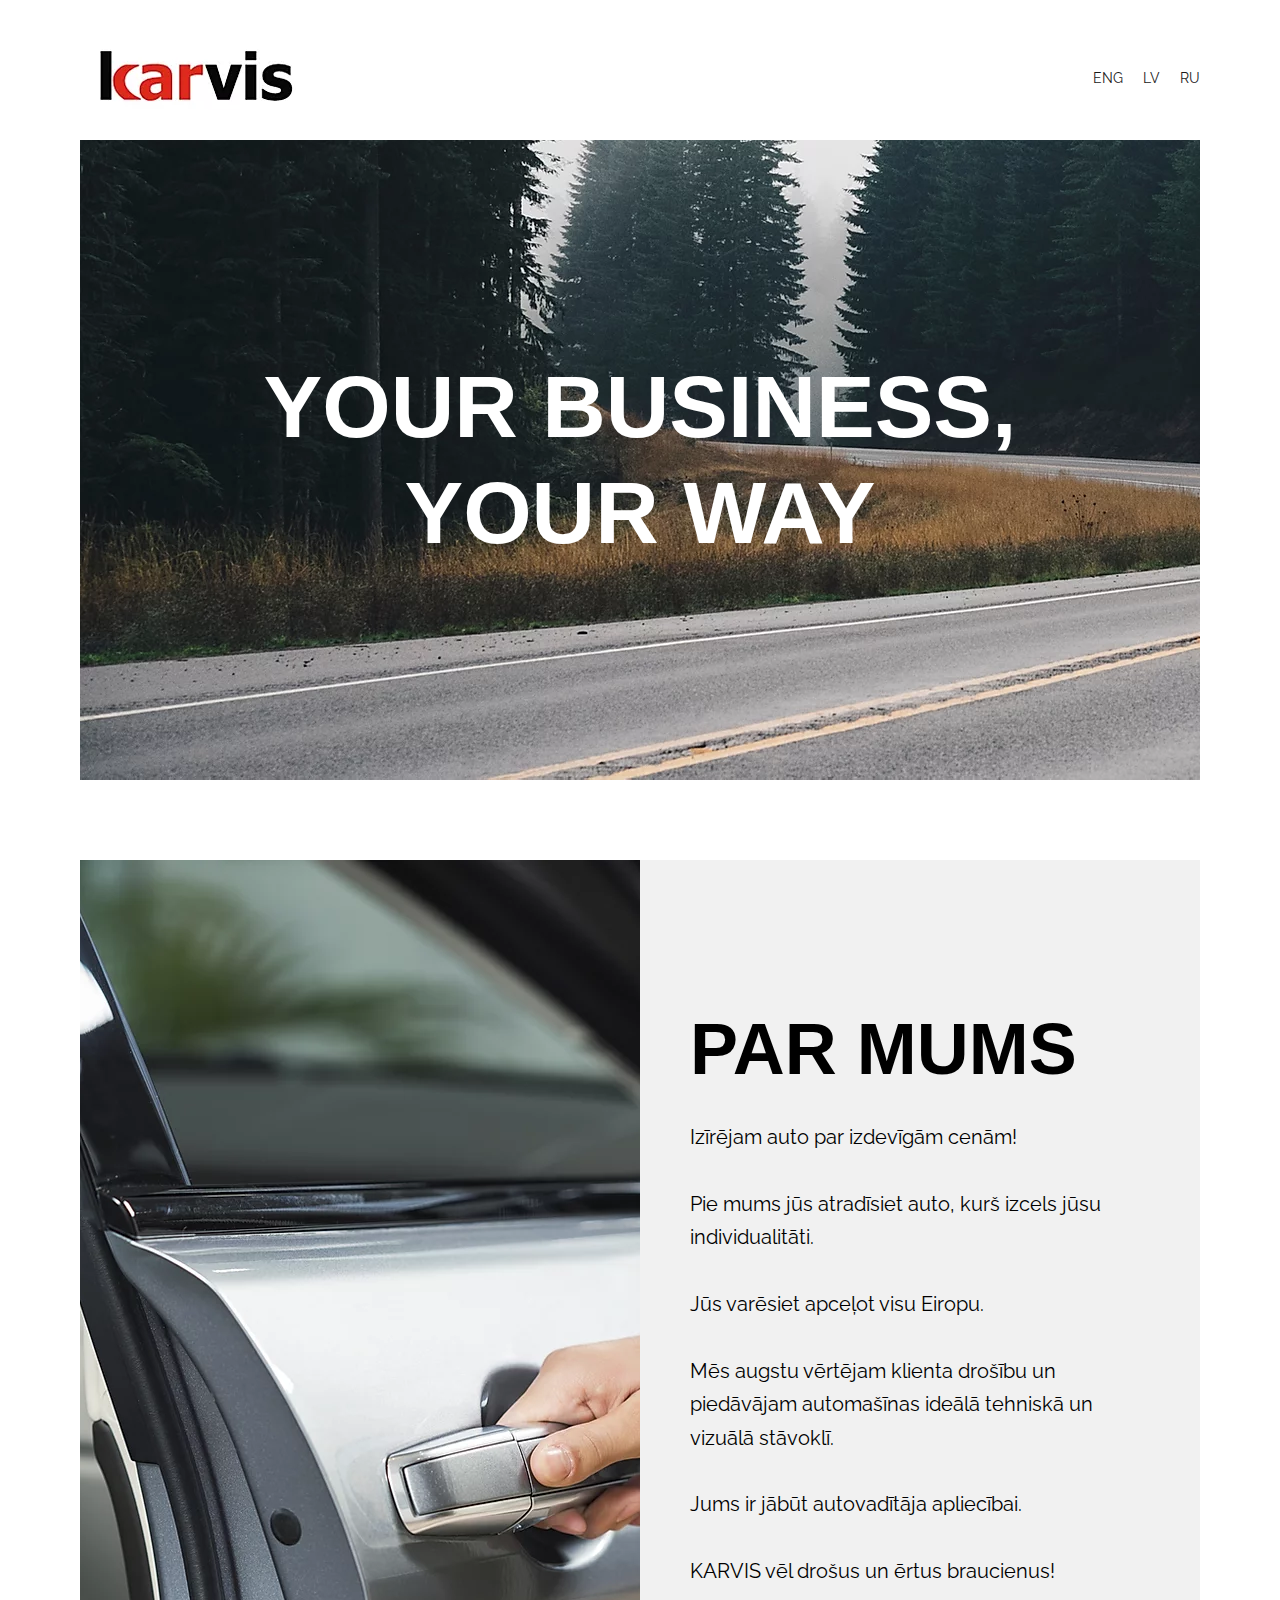
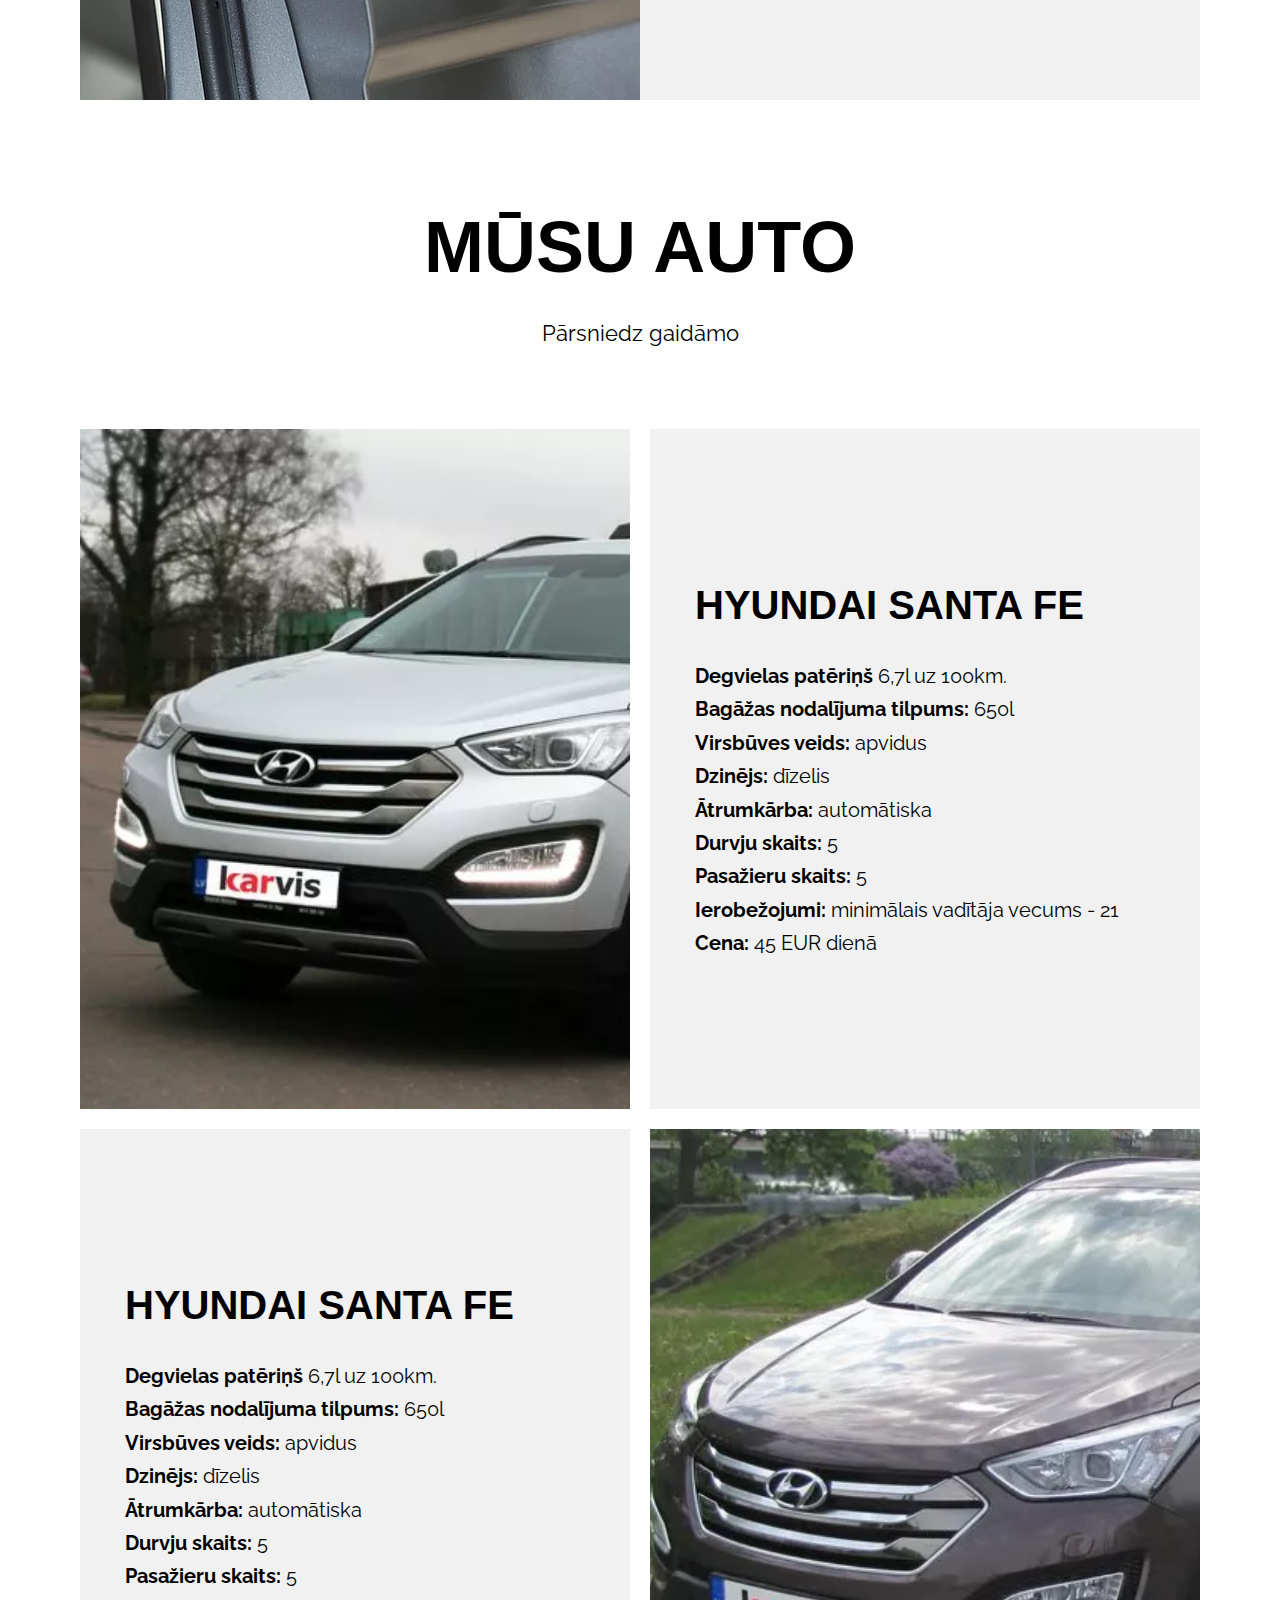
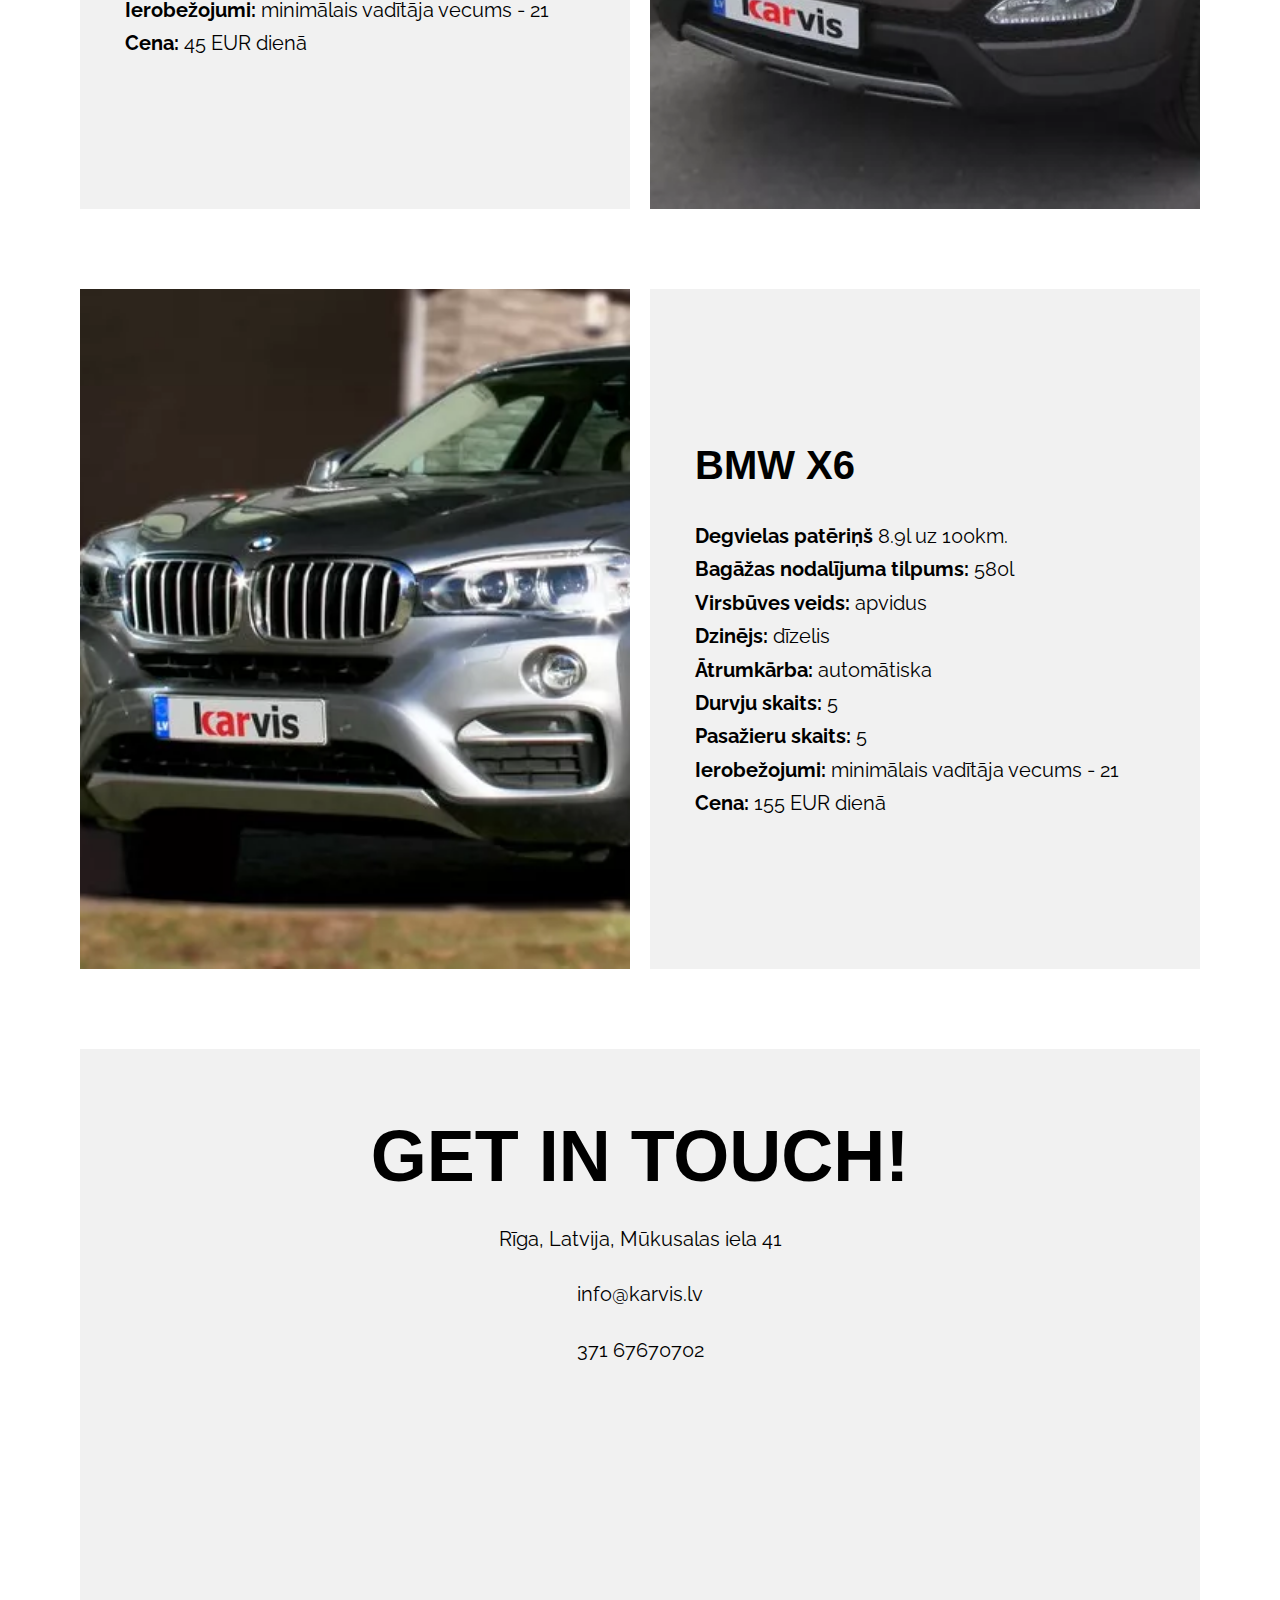
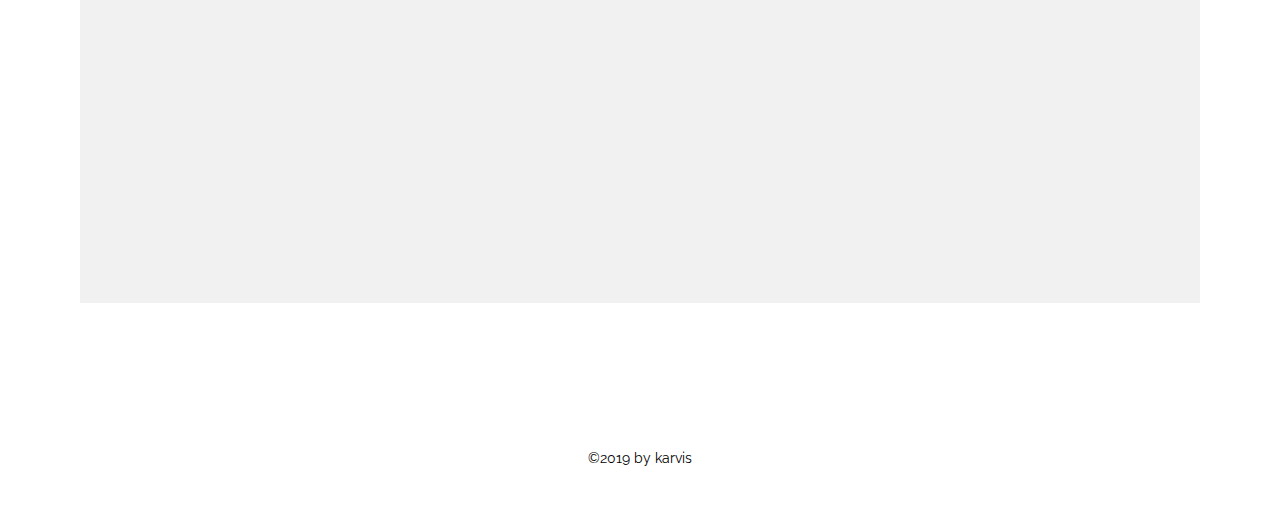
==== commit 83a0d741: "update web site" ====
--- a/home-copy.html
+++ b/home-copy.html
@@ -49,7 +49,7 @@
           </picture>
         </div>
         <div class="promo__grid">
-          <h1 class="promo__title">YOUR BUSINESS, YOUR WAY</h1>
+          <h1 class="promo__title">YOUR BUSINESS, <br>YOUR WAY</h1>
         </div>
       </div>
       
@@ -151,7 +151,7 @@
     </div>
   </main>
   <footer class="page-footer">
-    <p>©2019 by karvis</p>
+    <p class="container">©2019 by karvis</p>
   </footer>
 
   <script src="js/scripts.js"></script>
--- a/css/style.css
+++ b/css/style.css
@@ -148,7 +148,7 @@
   min-width: 490px;
   min-height: 840px;
 }
-.about__picture > img {
+.about__picture img {
   display: block;
   width: 872px;
   height: 840px;
